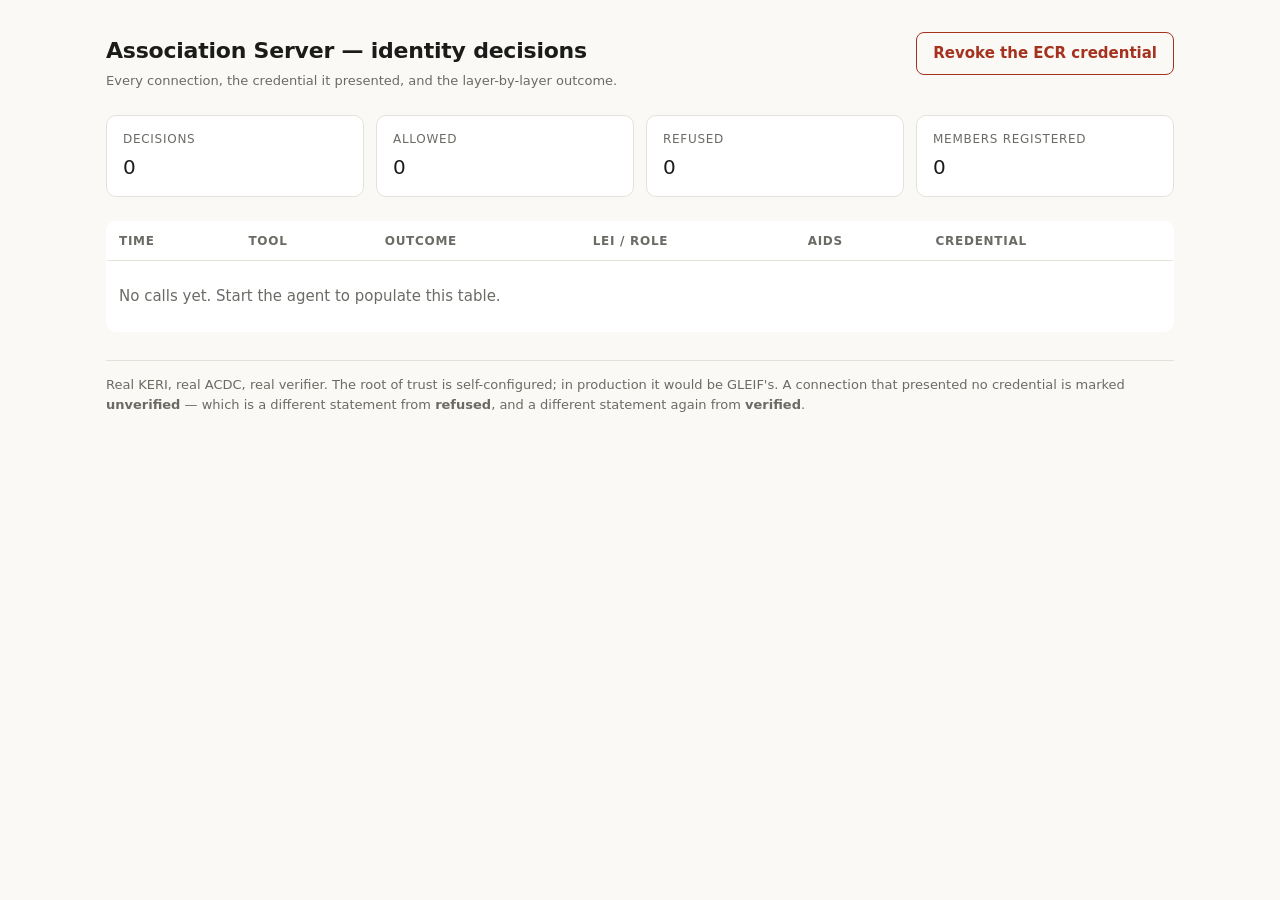
==== examples/association-server/dashboard/index.html @ eba31678 "tasks 3-7: credential env, package, reference impls, government path, talk - scripts/: docker compos" ====
<!doctype html>
<html lang="en">
<head>
<meta charset="utf-8">
<meta name="viewport" content="width=device-width, initial-scale=1">
<title>Association Server — identity decisions</title>
<style>
  :root {
    --bg: #faf9f6; --panel: #ffffff; --ink: #1b1b1a; --muted: #6b6b66;
    --line: #e3e1da; --ok: #1f7a4d; --bad: #a5321f; --warn: #8a6d1f;
    --mono: ui-monospace, "SF Mono", "Cascadia Mono", Menlo, Consolas, monospace;
  }
  :root:not([data-theme="light"]) { }
  @media (prefers-color-scheme: dark) {
    :root:not([data-theme="light"]) {
      --bg: #16161a; --panel: #1e1e23; --ink: #ececea; --muted: #9a9a94;
      --line: #2e2e35; --ok: #5fc08c; --bad: #e0705a; --warn: #d6b45e;
    }
  }
  * { box-sizing: border-box; }
  body {
    margin: 0; background: var(--bg); color: var(--ink);
    font: 15px/1.5 system-ui, -apple-system, "Segoe UI", sans-serif;
  }
  .wrap { max-width: 1100px; margin: 0 auto; padding: 32px 16px 64px; }
  header { display: flex; flex-wrap: wrap; gap: 16px; align-items: baseline; justify-content: space-between; }
  h1 { font-size: 22px; margin: 0; letter-spacing: -0.01em; }
  .sub { color: var(--muted); font-size: 13px; margin: 4px 0 0; }
  .grid { display: grid; grid-template-columns: repeat(auto-fit, minmax(220px, 1fr)); gap: 12px; margin: 24px 0; }
  .card { background: var(--panel); border: 1px solid var(--line); border-radius: 10px; padding: 14px 16px; }
  .card .k { color: var(--muted); font-size: 12px; text-transform: uppercase; letter-spacing: 0.06em; }
  .card .v { font-size: 20px; margin-top: 4px; font-variant-numeric: tabular-nums; }
  table { width: 100%; border-collapse: collapse; background: var(--panel); border: 1px solid var(--line); border-radius: 10px; overflow: hidden; }
  th, td { text-align: left; padding: 10px 12px; border-bottom: 1px solid var(--line); vertical-align: top; }
  th { font-size: 12px; text-transform: uppercase; letter-spacing: 0.06em; color: var(--muted); font-weight: 600; }
  tr:last-child td { border-bottom: 0; }
  td.mono, .mono { font-family: var(--mono); font-size: 12.5px; word-break: break-all; }
  .pill { display: inline-block; padding: 2px 8px; border-radius: 999px; font-size: 12px; font-weight: 600; }
  .pill.ok { background: color-mix(in srgb, var(--ok) 15%, transparent); color: var(--ok); }
  .pill.bad { background: color-mix(in srgb, var(--bad) 15%, transparent); color: var(--bad); }
  .pill.warn { background: color-mix(in srgb, var(--warn) 18%, transparent); color: var(--warn); }
  button {
    font: inherit; font-weight: 600; padding: 9px 16px; border-radius: 8px;
    border: 1px solid var(--bad); background: transparent; color: var(--bad); cursor: pointer;
  }
  button:hover { background: color-mix(in srgb, var(--bad) 12%, transparent); }
  button:disabled { opacity: 0.5; cursor: default; }
  .note { color: var(--muted); font-size: 13px; margin-top: 28px; border-top: 1px solid var(--line); padding-top: 14px; }
  .empty { color: var(--muted); padding: 24px 12px; }
  @media (max-width: 640px) { .wrap { padding: 20px 16px 48px; } h1 { font-size: 19px; } }
</style>
</head>
<body>
<div class="wrap">
  <header>
    <div>
      <h1>Association Server — identity decisions</h1>
      <p class="sub">Every connection, the credential it presented, and the layer-by-layer outcome.</p>
    </div>
    <button id="revoke">Revoke the ECR credential</button>
  </header>

  <div class="grid">
    <div class="card"><div class="k">Decisions</div><div class="v" id="count">0</div></div>
    <div class="card"><div class="k">Allowed</div><div class="v" id="allowed">0</div></div>
    <div class="card"><div class="k">Refused</div><div class="v" id="refused">0</div></div>
    <div class="card"><div class="k">Members registered</div><div class="v" id="members">0</div></div>
  </div>

  <table>
    <thead>
      <tr><th>Time</th><th>Tool</th><th>Outcome</th><th>LEI / role</th><th>AIDs</th><th>Credential</th></tr>
    </thead>
    <tbody id="rows">
      <tr><td class="empty" colspan="6">No calls yet. Start the agent to populate this table.</td></tr>
    </tbody>
  </table>

  <p class="note">
    Real KERI, real ACDC, real verifier. The root of trust is self-configured; in production it
    would be GLEIF's. A connection that presented no credential is marked <b>unverified</b> — which
    is a different statement from <b>refused</b>, and a different statement again from
    <b>verified</b>.
  </p>
</div>

<script>
const $ = (id) => document.getElementById(id);

function outcome(d) {
  if (d.allowed && d.note === 'public tool') return '<span class="pill warn">public</span>';
  if (d.allowed) return '<span class="pill ok">allowed</span>';
  return `<span class="pill bad">${d.note || 'refused'}</span>`;
}

function shorten(aid) {
  return aid ? `${aid.slice(0, 10)}…${aid.slice(-4)}` : '—';
}

function render(data) {
  const rows = data.decisions || [];
  $('count').textContent = rows.length;
  $('allowed').textContent = rows.filter(d => d.allowed).length;
  $('refused').textContent = rows.filter(d => !d.allowed).length;
  $('members').textContent = data.members ?? 0;

  if (!rows.length) return;
  $('rows').innerHTML = rows.map(d => {
    const identity = d.identity === 'unverified'
      ? '<span class="pill warn">unverified</span>'
      : `${d.lei || '—'}<br><span class="mono">${d.role || '—'}</span>`;
    const aids = d.identity === 'unverified' ? '—'
      : `<span class="mono">holder ${shorten(d.holderAid)}</span>` +
        (d.delegateAid ? `<br><span class="mono">agent&nbsp; ${shorten(d.delegateAid)}</span>` : '');
    return `<tr>
      <td class="mono">${d.at || ''}</td>
      <td class="mono">${d.tool}</td>
      <td>${outcome(d)}</td>
      <td>${identity}</td>
      <td>${aids}</td>
      <td class="mono">${shorten(d.credentialSaid)}</td>
    </tr>`;
  }).join('');
}

async function poll() {
  try {
    render(await (await fetch('/api/audit')).json());
  } catch (e) { /* server not up yet; try again next tick */ }
}

$('revoke').addEventListener('click', async (e) => {
  e.target.disabled = true;
  e.target.textContent = 'Revoking…';
  try {
    await fetch('/api/revoke', { method: 'POST' });
    e.target.textContent = 'ECR revoked';
  } catch {
    e.target.textContent = 'Revoke failed';
    e.target.disabled = false;
  }
  poll();
});

poll();
setInterval(poll, 1000);
</script>
</body>
</html>
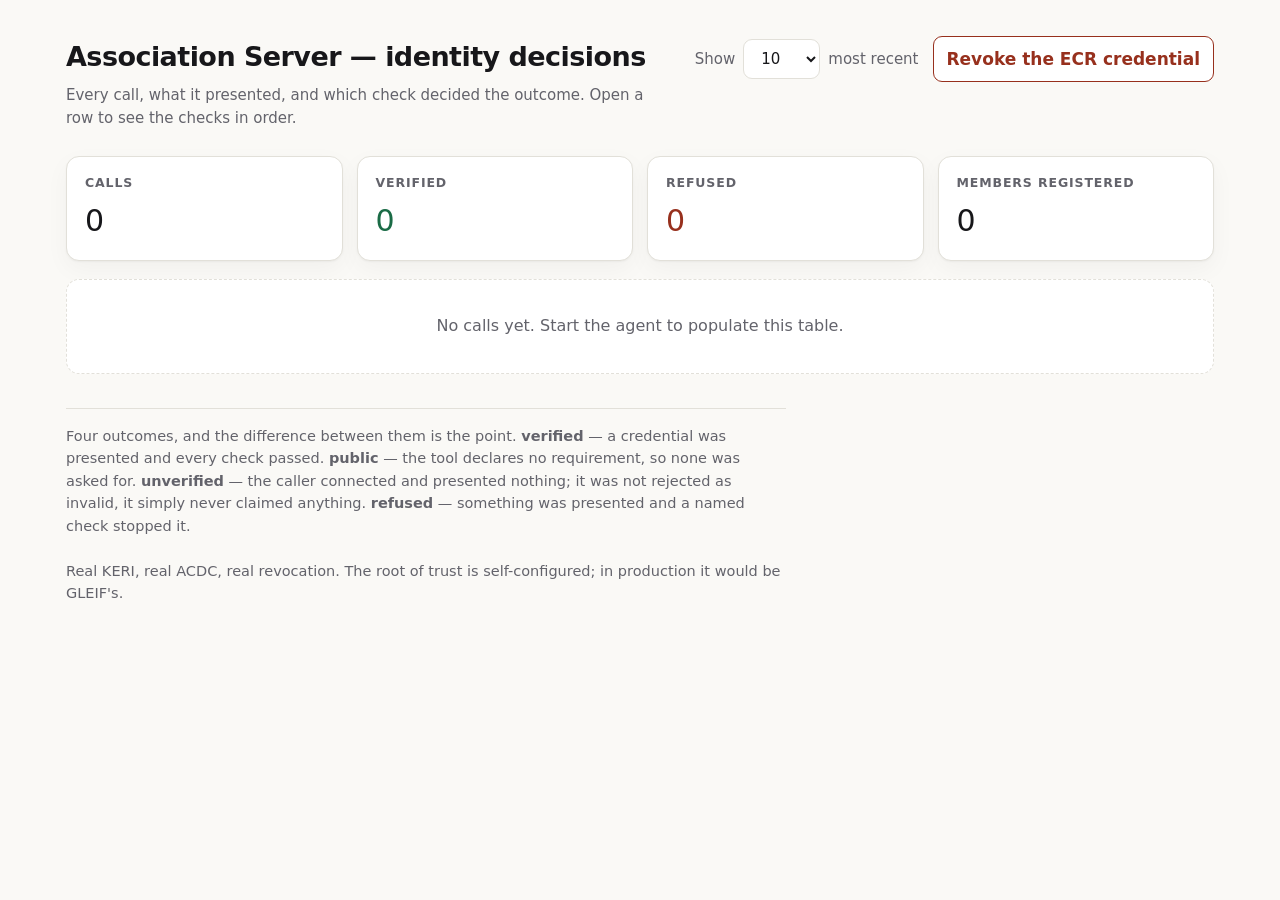
==== commit 81959bfc: "dashboard: four outcomes, expandable reports, built to be filmed The recording's second shot turns o" ====
--- a/examples/association-server/dashboard/index.html
+++ b/examples/association-server/dashboard/index.html
@@ -5,49 +5,135 @@
 <meta name="viewport" content="width=device-width, initial-scale=1">
 <title>Association Server — identity decisions</title>
 <style>
+  /*
+    Built to be filmed. Large type, strong contrast, nothing that moves on its own, and every
+    status carried by an icon and a word as well as a colour — a projector washes colour out, and
+    a colour-blind viewer never had it.
+  */
   :root {
-    --bg: #faf9f6; --panel: #ffffff; --ink: #1b1b1a; --muted: #6b6b66;
-    --line: #e3e1da; --ok: #1f7a4d; --bad: #a5321f; --warn: #8a6d1f;
+    --bg: #faf9f6;
+    --panel: #ffffff;
+    --ink: #17171a;
+    --muted: #63636b;
+    --line: #e2e0d9;
+    --shadow: 0 1px 2px rgba(0,0,0,.04), 0 8px 24px rgba(0,0,0,.04);
+
+    --verified: #1a6b46;   --verified-bg: #e6f3ec;
+    --public:   #7a5c12;   --public-bg:   #f8efd8;
+    --refused:  #97301d;   --refused-bg:  #fbe8e4;
+    --unverif:  #4a4a52;   --unverif-bg:  #ececef;
+
     --mono: ui-monospace, "SF Mono", "Cascadia Mono", Menlo, Consolas, monospace;
   }
-  :root:not([data-theme="light"]) { }
   @media (prefers-color-scheme: dark) {
     :root:not([data-theme="light"]) {
-      --bg: #16161a; --panel: #1e1e23; --ink: #ececea; --muted: #9a9a94;
-      --line: #2e2e35; --ok: #5fc08c; --bad: #e0705a; --warn: #d6b45e;
+      --bg: #121215;
+      --panel: #1b1b20;
+      --ink: #f0f0ee;
+      --muted: #9b9ba4;
+      --line: #2e2e36;
+      --shadow: 0 1px 2px rgba(0,0,0,.4), 0 8px 24px rgba(0,0,0,.3);
+
+      --verified: #6cd39b;   --verified-bg: #143026;
+      --public:   #e0bb5c;   --public-bg:   #332a11;
+      --refused:  #f08a72;   --refused-bg:  #3a1a14;
+      --unverif:  #b6b6c0;   --unverif-bg:  #26262c;
     }
   }
+  :root[data-theme="dark"] {
+    --bg: #121215; --panel: #1b1b20; --ink: #f0f0ee; --muted: #9b9ba4; --line: #2e2e36;
+    --verified: #6cd39b; --verified-bg: #143026;
+    --public: #e0bb5c;   --public-bg: #332a11;
+    --refused: #f08a72;  --refused-bg: #3a1a14;
+    --unverif: #b6b6c0;  --unverif-bg: #26262c;
+  }
+
   * { box-sizing: border-box; }
+  html { -webkit-text-size-adjust: 100%; }
   body {
-    margin: 0; background: var(--bg); color: var(--ink);
-    font: 15px/1.5 system-ui, -apple-system, "Segoe UI", sans-serif;
-  }
-  .wrap { max-width: 1100px; margin: 0 auto; padding: 32px 16px 64px; }
-  header { display: flex; flex-wrap: wrap; gap: 16px; align-items: baseline; justify-content: space-between; }
-  h1 { font-size: 22px; margin: 0; letter-spacing: -0.01em; }
-  .sub { color: var(--muted); font-size: 13px; margin: 4px 0 0; }
-  .grid { display: grid; grid-template-columns: repeat(auto-fit, minmax(220px, 1fr)); gap: 12px; margin: 24px 0; }
-  .card { background: var(--panel); border: 1px solid var(--line); border-radius: 10px; padding: 14px 16px; }
-  .card .k { color: var(--muted); font-size: 12px; text-transform: uppercase; letter-spacing: 0.06em; }
-  .card .v { font-size: 20px; margin-top: 4px; font-variant-numeric: tabular-nums; }
-  table { width: 100%; border-collapse: collapse; background: var(--panel); border: 1px solid var(--line); border-radius: 10px; overflow: hidden; }
-  th, td { text-align: left; padding: 10px 12px; border-bottom: 1px solid var(--line); vertical-align: top; }
-  th { font-size: 12px; text-transform: uppercase; letter-spacing: 0.06em; color: var(--muted); font-weight: 600; }
-  tr:last-child td { border-bottom: 0; }
-  td.mono, .mono { font-family: var(--mono); font-size: 12.5px; word-break: break-all; }
-  .pill { display: inline-block; padding: 2px 8px; border-radius: 999px; font-size: 12px; font-weight: 600; }
-  .pill.ok { background: color-mix(in srgb, var(--ok) 15%, transparent); color: var(--ok); }
-  .pill.bad { background: color-mix(in srgb, var(--bad) 15%, transparent); color: var(--bad); }
-  .pill.warn { background: color-mix(in srgb, var(--warn) 18%, transparent); color: var(--warn); }
-  button {
-    font: inherit; font-weight: 600; padding: 9px 16px; border-radius: 8px;
-    border: 1px solid var(--bad); background: transparent; color: var(--bad); cursor: pointer;
-  }
-  button:hover { background: color-mix(in srgb, var(--bad) 12%, transparent); }
-  button:disabled { opacity: 0.5; cursor: default; }
-  .note { color: var(--muted); font-size: 13px; margin-top: 28px; border-top: 1px solid var(--line); padding-top: 14px; }
-  .empty { color: var(--muted); padding: 24px 12px; }
-  @media (max-width: 640px) { .wrap { padding: 20px 16px 48px; } h1 { font-size: 19px; } }
+    margin: 0;
+    background: var(--bg);
+    color: var(--ink);
+    font: 17px/1.55 system-ui, -apple-system, "Segoe UI", sans-serif;
+    font-feature-settings: "tnum" 1;
+  }
+  .wrap { max-width: 1180px; margin: 0 auto; padding: 36px 16px 80px; }
+
+  header { display: flex; flex-wrap: wrap; gap: 20px; align-items: flex-start; justify-content: space-between; }
+  h1 { font-size: 27px; margin: 0; letter-spacing: -.02em; }
+  .sub { color: var(--muted); font-size: 15px; margin: 6px 0 0; max-width: 62ch; }
+
+  .controls { display: flex; align-items: center; gap: 14px; flex-wrap: wrap; }
+  label.limit { color: var(--muted); font-size: 15px; display: flex; align-items: center; gap: 8px; }
+  select, button {
+    font: inherit; border-radius: 9px; border: 1px solid var(--line);
+    background: var(--panel); color: var(--ink); padding: 9px 13px;
+  }
+  button.revoke { border-color: var(--refused); color: var(--refused); font-weight: 650; cursor: pointer; }
+  button.revoke:hover:not(:disabled) { background: var(--refused-bg); }
+  button.revoke:disabled { opacity: .65; cursor: default; }
+
+  .tiles { display: grid; grid-template-columns: repeat(auto-fit, minmax(190px, 1fr)); gap: 14px; margin: 26px 0 18px; }
+  .tile { background: var(--panel); border: 1px solid var(--line); border-radius: 13px; padding: 16px 18px; box-shadow: var(--shadow); }
+  .tile .k { color: var(--muted); font-size: 12.5px; text-transform: uppercase; letter-spacing: .07em; font-weight: 600; }
+  .tile .v { font-size: 30px; margin-top: 5px; letter-spacing: -.02em; }
+
+  .rows { display: flex; flex-direction: column; gap: 10px; }
+  .row {
+    background: var(--panel); border: 1px solid var(--line); border-radius: 13px;
+    box-shadow: var(--shadow); overflow: hidden;
+  }
+  .row > summary {
+    list-style: none; cursor: pointer; padding: 15px 18px;
+    display: grid; grid-template-columns: 92px 200px 1fr auto; gap: 18px; align-items: center;
+  }
+  .row > summary::-webkit-details-marker { display: none; }
+  .row[open] > summary { border-bottom: 1px solid var(--line); }
+  .when { font-family: var(--mono); font-size: 14px; color: var(--muted); }
+  .tool { font-family: var(--mono); font-size: 16px; font-weight: 600; }
+  .who { color: var(--muted); font-size: 15px; }
+  .who b { color: var(--ink); font-weight: 600; }
+
+  .pill {
+    display: inline-flex; align-items: center; gap: 7px;
+    padding: 5px 13px; border-radius: 999px; font-size: 14.5px; font-weight: 650;
+    white-space: nowrap;
+  }
+  .pill .ic { font-size: 15px; line-height: 1; }
+  .pill.verified   { background: var(--verified-bg); color: var(--verified); }
+  .pill.public     { background: var(--public-bg);   color: var(--public); }
+  .pill.refused    { background: var(--refused-bg);  color: var(--refused); }
+  .pill.unverified { background: var(--unverif-bg);  color: var(--unverif); }
+
+  .detail { padding: 6px 18px 18px; }
+  .checks { width: 100%; border-collapse: collapse; margin-top: 6px; }
+  .checks td { padding: 7px 0; border-bottom: 1px solid var(--line); vertical-align: top; }
+  .checks tr:last-child td { border-bottom: 0; }
+  .checks .mark { width: 30px; font-family: var(--mono); font-weight: 700; }
+  .checks .lbl { font-size: 15.5px; }
+  .checks .aside { text-align: right; color: var(--muted); font-family: var(--mono); font-size: 14px; white-space: nowrap; }
+  .ok   { color: var(--verified); }
+  .bad  { color: var(--refused); }
+  .skip { color: var(--muted); }
+  .why  { color: var(--refused); font-size: 14.5px; padding-bottom: 8px; }
+  .caveat { color: var(--muted); font-size: 14.5px; margin-top: 8px; }
+
+  .ids { margin-top: 14px; display: grid; grid-template-columns: repeat(auto-fit, minmax(240px, 1fr)); gap: 10px 26px; }
+  .ids div { font-size: 14.5px; }
+  .ids .k { color: var(--muted); }
+  .ids .v { font-family: var(--mono); font-size: 13.5px; word-break: break-all; }
+
+  .empty { color: var(--muted); padding: 34px 18px; text-align: center; background: var(--panel);
+           border: 1px dashed var(--line); border-radius: 13px; font-size: 16px; }
+  .note { color: var(--muted); font-size: 14.5px; margin-top: 34px; border-top: 1px solid var(--line); padding-top: 16px; max-width: 78ch; }
+  .revoked-at { color: var(--refused); font-size: 14px; font-family: var(--mono); }
+
+  @media (max-width: 760px) {
+    .wrap { padding: 22px 16px 56px; }
+    h1 { font-size: 22px; }
+    .row > summary { grid-template-columns: 1fr auto; gap: 8px; }
+    .when, .who { grid-column: 1 / -1; }
+  }
 </style>
 </head>
 <body>
@@ -55,89 +141,184 @@
   <header>
     <div>
       <h1>Association Server — identity decisions</h1>
-      <p class="sub">Every connection, the credential it presented, and the layer-by-layer outcome.</p>
+      <p class="sub">
+        Every call, what it presented, and which check decided the outcome.
+        Open a row to see the checks in order.
+      </p>
     </div>
-    <button id="revoke">Revoke the ECR credential</button>
+    <div class="controls">
+      <label class="limit">
+        Show
+        <select id="limit">
+          <option>5</option><option selected>10</option><option>25</option><option>100</option>
+        </select>
+        most recent
+      </label>
+      <button class="revoke" id="revoke">Revoke the ECR credential</button>
+    </div>
   </header>
 
-  <div class="grid">
-    <div class="card"><div class="k">Decisions</div><div class="v" id="count">0</div></div>
-    <div class="card"><div class="k">Allowed</div><div class="v" id="allowed">0</div></div>
-    <div class="card"><div class="k">Refused</div><div class="v" id="refused">0</div></div>
-    <div class="card"><div class="k">Members registered</div><div class="v" id="members">0</div></div>
+  <div class="tiles">
+    <div class="tile"><div class="k">Calls</div><div class="v" id="t-total">0</div></div>
+    <div class="tile"><div class="k">Verified</div><div class="v ok" id="t-verified">0</div></div>
+    <div class="tile"><div class="k">Refused</div><div class="v bad" id="t-refused">0</div></div>
+    <div class="tile"><div class="k">Members registered</div><div class="v" id="t-members">0</div></div>
   </div>
 
-  <table>
-    <thead>
-      <tr><th>Time</th><th>Tool</th><th>Outcome</th><th>LEI / role</th><th>AIDs</th><th>Credential</th></tr>
-    </thead>
-    <tbody id="rows">
-      <tr><td class="empty" colspan="6">No calls yet. Start the agent to populate this table.</td></tr>
-    </tbody>
-  </table>
+  <div id="revoked-banner" class="revoked-at" hidden></div>
+  <div class="rows" id="rows">
+    <div class="empty">No calls yet. Start the agent to populate this table.</div>
+  </div>
 
   <p class="note">
-    Real KERI, real ACDC, real verifier. The root of trust is self-configured; in production it
-    would be GLEIF's. A connection that presented no credential is marked <b>unverified</b> — which
-    is a different statement from <b>refused</b>, and a different statement again from
-    <b>verified</b>.
+    Four outcomes, and the difference between them is the point.
+    <b>verified</b> — a credential was presented and every check passed.
+    <b>public</b> — the tool declares no requirement, so none was asked for.
+    <b>unverified</b> — the caller connected and presented nothing; it was not rejected as invalid,
+    it simply never claimed anything.
+    <b>refused</b> — something was presented and a named check stopped it.
+    <br><br>
+    Real KERI, real ACDC, real revocation. The root of trust is self-configured; in production it
+    would be GLEIF's.
   </p>
 </div>
 
 <script>
 const $ = (id) => document.getElementById(id);
-
+const MARK = { true: "✓", false: "✗", null: "·" };
+
+/* A decision's outcome, as four distinct states rather than pass/fail.
+   `unverified` is split out from `refused` deliberately: a client that presented nothing was not
+   judged and found wanting — it never made a claim. That distinction is the second shot of the
+   recording. */
 function outcome(d) {
-  if (d.allowed && d.note === 'public tool') return '<span class="pill warn">public</span>';
-  if (d.allowed) return '<span class="pill ok">allowed</span>';
-  return `<span class="pill bad">${d.note || 'refused'}</span>`;
-}
-
-function shorten(aid) {
-  return aid ? `${aid.slice(0, 10)}…${aid.slice(-4)}` : '—';
+  if (d.note === "public tool") return "public";
+  if (d.allowed) return "verified";
+  if (d.note === "missing_credential") return "unverified";
+  return "refused";
+}
+
+const PILL = {
+  verified:   { ic: "✓", text: "verified" },
+  public:     { ic: "○", text: "public" },
+  unverified: { ic: "—", text: "unverified" },
+  refused:    { ic: "✗", text: "refused" },
+};
+
+function short(aid) {
+  return aid ? `${aid.slice(0, 12)}…${aid.slice(-4)}` : "—";
+}
+
+function pill(d) {
+  const state = outcome(d);
+  const { ic, text } = PILL[state];
+  const label = state === "refused" ? `refused · ${d.note}` : text;
+  return `<span class="pill ${state}"><span class="ic">${ic}</span>${label}</span>`;
+}
+
+function who(d) {
+  if (d.lei) {
+    return `<b>${d.lei}</b>${d.role ? ` · ${d.role}` : ""}`;
+  }
+  return "no organizational identity presented";
+}
+
+function checksTable(report) {
+  if (!report) return "";
+  const rows = report.checks.map((c) => {
+    const cls = c.passed === true ? "ok" : c.passed === false ? "bad" : "skip";
+    const aside = c.passed === false
+      ? c.layer
+      : c.passed === null ? "not reached" : `${c.durationMs.toFixed(1)} ms`;
+    const why = (c.passed === false && c.detail)
+      ? `<tr><td></td><td class="why" colspan="2">${c.detail}</td></tr>` : "";
+    return `<tr>
+        <td class="mark ${cls}">${MARK[c.passed]}</td>
+        <td class="lbl">${c.label}</td>
+        <td class="aside">${aside}</td>
+      </tr>${why}`;
+  }).join("");
+
+  const caveats = (report.caveats || [])
+    .map((c) => `<div class="caveat">! ${c}</div>`).join("");
+
+  const id = report.identity || {};
+  const ids = [
+    ["LEI", id.lei], ["role", id.role],
+    ["credential", id.credentialSaid], ["holder", id.holderAid], ["agent", id.delegateAid],
+  ].filter(([, v]) => v)
+   .map(([k, v]) => `<div><div class="k">${k}</div><div class="v">${v}</div></div>`).join("");
+
+  return `<div class="detail">
+      <table class="checks">${rows}</table>
+      ${caveats}
+      ${ids ? `<div class="ids">${ids}</div>` : ""}
+    </div>`;
 }
 
 function render(data) {
-  const rows = data.decisions || [];
-  $('count').textContent = rows.length;
-  $('allowed').textContent = rows.filter(d => d.allowed).length;
-  $('refused').textContent = rows.filter(d => !d.allowed).length;
-  $('members').textContent = data.members ?? 0;
-
-  if (!rows.length) return;
-  $('rows').innerHTML = rows.map(d => {
-    const identity = d.identity === 'unverified'
-      ? '<span class="pill warn">unverified</span>'
-      : `${d.lei || '—'}<br><span class="mono">${d.role || '—'}</span>`;
-    const aids = d.identity === 'unverified' ? '—'
-      : `<span class="mono">holder ${shorten(d.holderAid)}</span>` +
-        (d.delegateAid ? `<br><span class="mono">agent&nbsp; ${shorten(d.delegateAid)}</span>` : '');
-    return `<tr>
-      <td class="mono">${d.at || ''}</td>
-      <td class="mono">${d.tool}</td>
-      <td>${outcome(d)}</td>
-      <td>${identity}</td>
-      <td>${aids}</td>
-      <td class="mono">${shorten(d.credentialSaid)}</td>
-    </tr>`;
-  }).join('');
+  const all = data.decisions || [];
+  $("t-total").textContent = all.length;
+  $("t-verified").textContent = all.filter((d) => outcome(d) === "verified").length;
+  $("t-refused").textContent = all.filter((d) => outcome(d) === "refused").length;
+  $("t-members").textContent = data.members ?? 0;
+
+  const limit = Number($("limit").value);
+  const shown = all.slice(0, limit);
+
+  if (!shown.length) return;
+
+  /* Preserve which rows the presenter had opened: re-rendering every second must not close a
+     detail someone is reading on camera. */
+  const open = new Set(
+    [...document.querySelectorAll(".row[open]")].map((el) => el.dataset.key)
+  );
+
+  $("rows").innerHTML = shown.map((d, i) => {
+    const key = `${d.at}|${d.tool}|${i}`;
+    return `<details class="row" data-key="${key}" ${open.has(key) ? "open" : ""}>
+        <summary>
+          <span class="when">${d.at || ""}</span>
+          <span class="tool">${d.tool}</span>
+          <span class="who">${who(d)}</span>
+          ${pill(d)}
+        </summary>
+        ${checksTable(d.report)}
+      </details>`;
+  }).join("");
 }
 
 async function poll() {
   try {
-    render(await (await fetch('/api/audit')).json());
-  } catch (e) { /* server not up yet; try again next tick */ }
-}
-
-$('revoke').addEventListener('click', async (e) => {
-  e.target.disabled = true;
-  e.target.textContent = 'Revoking…';
+    render(await (await fetch("/api/audit")).json());
+  } catch { /* server not up yet; the next tick will try again */ }
+}
+
+$("limit").addEventListener("change", poll);
+
+$("revoke").addEventListener("click", async (e) => {
+  const button = e.currentTarget;
+  button.disabled = true;
+  button.textContent = "Revoking…";
+  const banner = $("revoked-banner");
+  banner.hidden = false;
+  banner.textContent = "revoking the ECR credential in the legal entity's transaction event log…";
+
   try {
-    await fetch('/api/revoke', { method: 'POST' });
-    e.target.textContent = 'ECR revoked';
-  } catch {
-    e.target.textContent = 'Revoke failed';
-    e.target.disabled = false;
+    const body = await (await fetch("/api/revoke", { method: "POST" })).json();
+    const at = new Date().toLocaleTimeString();
+    if (body.ok) {
+      button.textContent = "ECR revoked";
+      banner.textContent = `revoked at ${at} — the next call presenting it will be refused`;
+    } else {
+      button.textContent = "Revoke failed";
+      button.disabled = false;
+      banner.textContent = `revocation failed at ${at}: ${(body.output || "").trim().slice(-160)}`;
+    }
+  } catch (err) {
+    button.textContent = "Revoke failed";
+    button.disabled = false;
+    banner.textContent = `revocation failed: ${err}`;
   }
   poll();
 });
